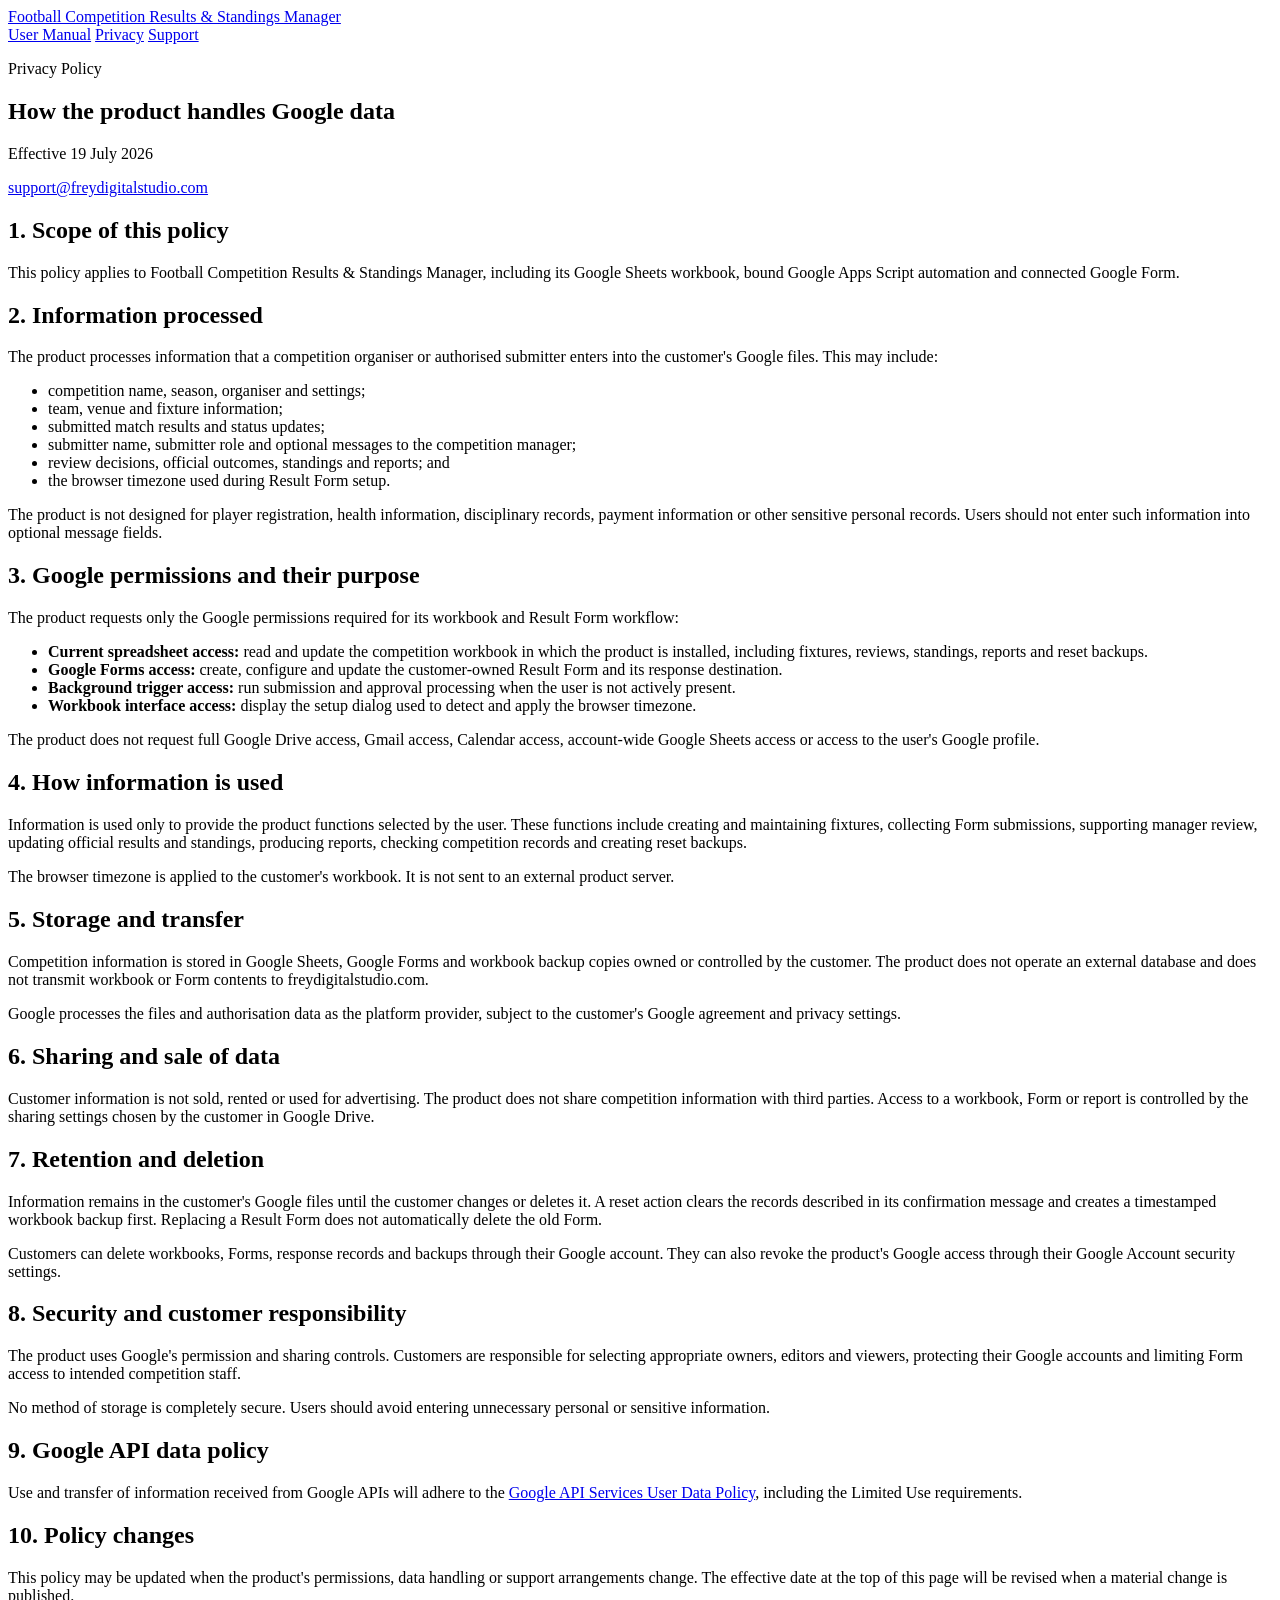
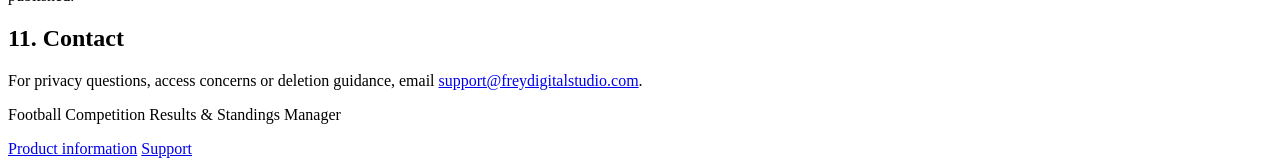
==== site/privacy/index.html @ ff6caf3c "feat(product-001): prepare public trust remediation" ====
<!doctype html>
<html lang="en-GB">
<head>
  <meta charset="utf-8">
  <meta name="viewport" content="width=device-width, initial-scale=1">
  <meta name="description" content="Privacy policy for Football Competition Results & Standings Manager.">
  <title>Privacy Policy | Football Competition Results & Standings Manager</title>
  <link rel="icon" href="/favicon.svg" type="image/svg+xml">
  <link rel="stylesheet" href="/styles.css">
</head>
<body>
  <header class="site-header">
    <a class="product-name" href="/">Football Competition Results &amp; Standings Manager</a>
    <nav aria-label="Main navigation">
      <a href="https://docs.google.com/document/d/1Ames7P4PMyqcGbKgfSXJlSuO-zqL8-kSi2SFXSGevGs/edit">User Manual</a>
      <a aria-current="page" href="/privacy/">Privacy</a>
      <a href="mailto:support@freydigitalstudio.com">Support</a>
    </nav>
  </header>

  <main class="policy-layout">
    <aside aria-label="Policy summary">
      <p class="eyebrow">Privacy Policy</p>
      <h1>How the product handles Google data</h1>
      <p>Effective 19 July 2026</p>
      <a class="text-link" href="mailto:support@freydigitalstudio.com">support@freydigitalstudio.com</a>
    </aside>

    <article class="policy-content">
      <section>
        <h2>1. Scope of this policy</h2>
        <p>This policy applies to Football Competition Results &amp; Standings Manager, including its Google Sheets workbook, bound Google Apps Script automation and connected Google Form.</p>
      </section>

      <section>
        <h2>2. Information processed</h2>
        <p>The product processes information that a competition organiser or authorised submitter enters into the customer's Google files. This may include:</p>
        <ul>
          <li>competition name, season, organiser and settings;</li>
          <li>team, venue and fixture information;</li>
          <li>submitted match results and status updates;</li>
          <li>submitter name, submitter role and optional messages to the competition manager;</li>
          <li>review decisions, official outcomes, standings and reports; and</li>
          <li>the browser timezone used during Result Form setup.</li>
        </ul>
        <p>The product is not designed for player registration, health information, disciplinary records, payment information or other sensitive personal records. Users should not enter such information into optional message fields.</p>
      </section>

      <section>
        <h2>3. Google permissions and their purpose</h2>
        <p>The product requests only the Google permissions required for its workbook and Result Form workflow:</p>
        <ul>
          <li><strong>Current spreadsheet access:</strong> read and update the competition workbook in which the product is installed, including fixtures, reviews, standings, reports and reset backups.</li>
          <li><strong>Google Forms access:</strong> create, configure and update the customer-owned Result Form and its response destination.</li>
          <li><strong>Background trigger access:</strong> run submission and approval processing when the user is not actively present.</li>
          <li><strong>Workbook interface access:</strong> display the setup dialog used to detect and apply the browser timezone.</li>
        </ul>
        <p>The product does not request full Google Drive access, Gmail access, Calendar access, account-wide Google Sheets access or access to the user's Google profile.</p>
      </section>

      <section>
        <h2>4. How information is used</h2>
        <p>Information is used only to provide the product functions selected by the user. These functions include creating and maintaining fixtures, collecting Form submissions, supporting manager review, updating official results and standings, producing reports, checking competition records and creating reset backups.</p>
        <p>The browser timezone is applied to the customer's workbook. It is not sent to an external product server.</p>
      </section>

      <section>
        <h2>5. Storage and transfer</h2>
        <p>Competition information is stored in Google Sheets, Google Forms and workbook backup copies owned or controlled by the customer. The product does not operate an external database and does not transmit workbook or Form contents to freydigitalstudio.com.</p>
        <p>Google processes the files and authorisation data as the platform provider, subject to the customer's Google agreement and privacy settings.</p>
      </section>

      <section>
        <h2>6. Sharing and sale of data</h2>
        <p>Customer information is not sold, rented or used for advertising. The product does not share competition information with third parties. Access to a workbook, Form or report is controlled by the sharing settings chosen by the customer in Google Drive.</p>
      </section>

      <section>
        <h2>7. Retention and deletion</h2>
        <p>Information remains in the customer's Google files until the customer changes or deletes it. A reset action clears the records described in its confirmation message and creates a timestamped workbook backup first. Replacing a Result Form does not automatically delete the old Form.</p>
        <p>Customers can delete workbooks, Forms, response records and backups through their Google account. They can also revoke the product's Google access through their Google Account security settings.</p>
      </section>

      <section>
        <h2>8. Security and customer responsibility</h2>
        <p>The product uses Google's permission and sharing controls. Customers are responsible for selecting appropriate owners, editors and viewers, protecting their Google accounts and limiting Form access to intended competition staff.</p>
        <p>No method of storage is completely secure. Users should avoid entering unnecessary personal or sensitive information.</p>
      </section>

      <section>
        <h2>9. Google API data policy</h2>
        <p>Use and transfer of information received from Google APIs will adhere to the <a href="https://developers.google.com/terms/api-services-user-data-policy">Google API Services User Data Policy</a>, including the Limited Use requirements.</p>
      </section>

      <section>
        <h2>10. Policy changes</h2>
        <p>This policy may be updated when the product's permissions, data handling or support arrangements change. The effective date at the top of this page will be revised when a material change is published.</p>
      </section>

      <section>
        <h2>11. Contact</h2>
        <p>For privacy questions, access concerns or deletion guidance, email <a href="mailto:support@freydigitalstudio.com">support@freydigitalstudio.com</a>.</p>
      </section>
    </article>
  </main>

  <footer>
    <p>Football Competition Results &amp; Standings Manager</p>
    <div>
      <a href="/">Product information</a>
      <a href="mailto:support@freydigitalstudio.com">Support</a>
    </div>
  </footer>
</body>
</html>
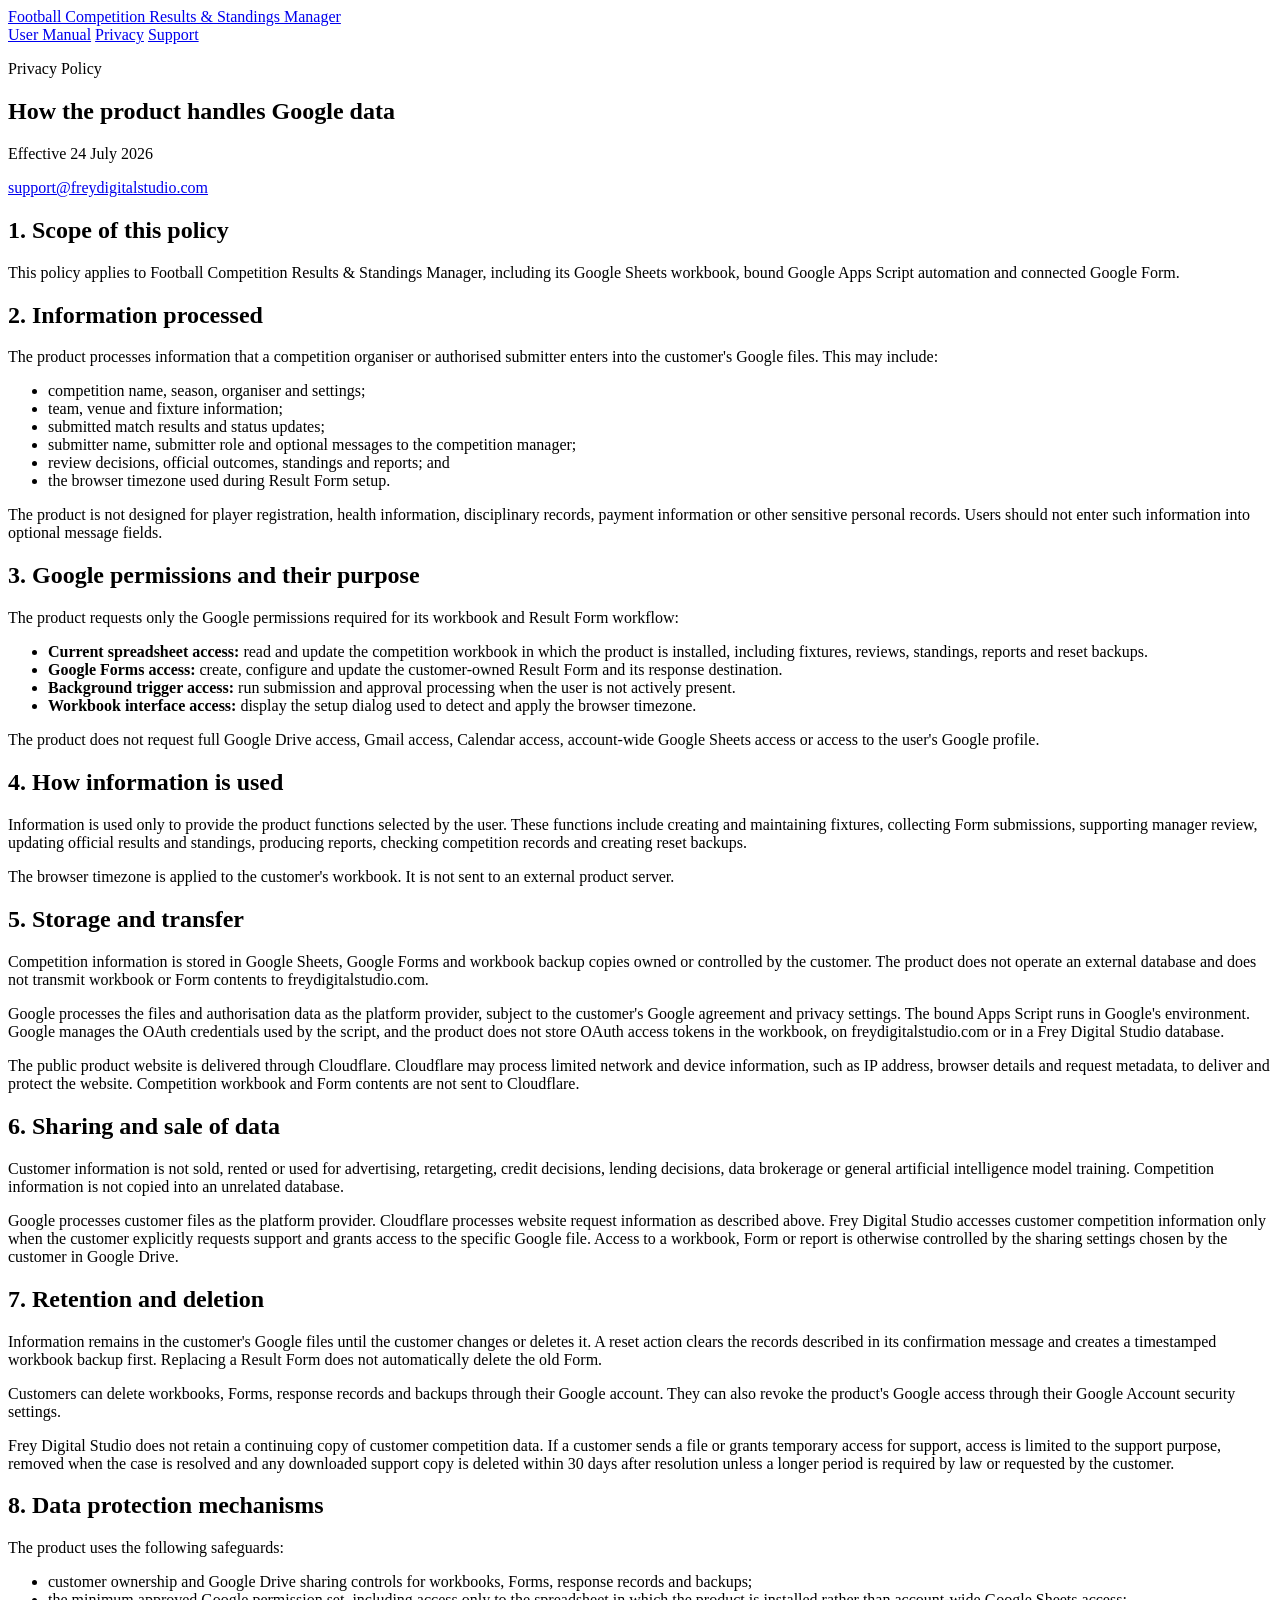
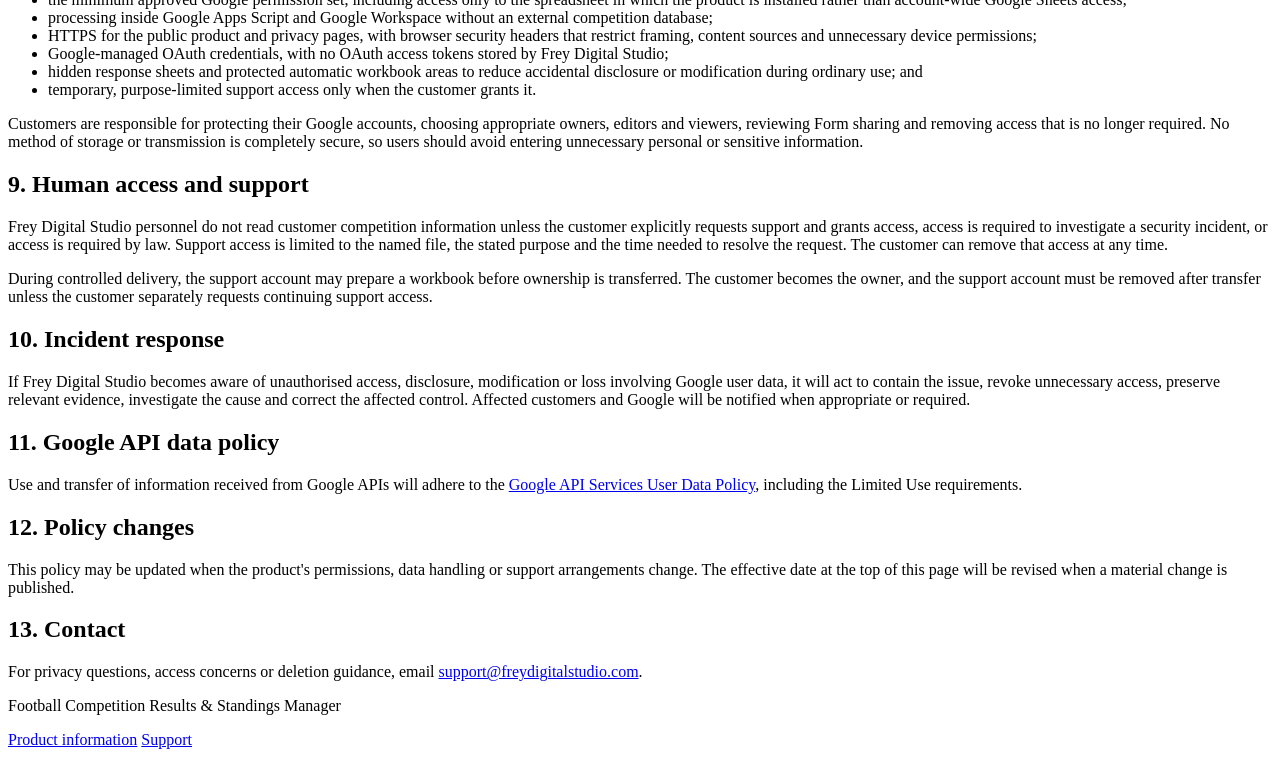
==== commit 05787002: "fix(product-001): strengthen privacy review controls" ====
--- a/site/privacy/index.html
+++ b/site/privacy/index.html
@@ -5,15 +5,16 @@
   <meta name="viewport" content="width=device-width, initial-scale=1">
   <meta name="description" content="Privacy policy for Football Competition Results & Standings Manager.">
   <title>Privacy Policy | Football Competition Results & Standings Manager</title>
+  <link rel="canonical" href="https://freydigitalstudio.com/products/football-competition-manager/privacy/">
   <link rel="icon" href="/favicon.svg" type="image/svg+xml">
   <link rel="stylesheet" href="/styles.css">
 </head>
 <body>
   <header class="site-header">
-    <a class="product-name" href="/">Football Competition Results &amp; Standings Manager</a>
+    <a class="product-name" href="/products/football-competition-manager/">Football Competition Results &amp; Standings Manager</a>
     <nav aria-label="Main navigation">
       <a href="https://docs.google.com/document/d/1Ames7P4PMyqcGbKgfSXJlSuO-zqL8-kSi2SFXSGevGs/edit">User Manual</a>
-      <a aria-current="page" href="/privacy/">Privacy</a>
+      <a aria-current="page" href="/products/football-competition-manager/privacy/">Privacy</a>
       <a href="mailto:support@freydigitalstudio.com">Support</a>
     </nav>
   </header>
@@ -22,7 +23,7 @@
     <aside aria-label="Policy summary">
       <p class="eyebrow">Privacy Policy</p>
       <h1>How the product handles Google data</h1>
-      <p>Effective 19 July 2026</p>
+      <p>Effective 24 July 2026</p>
       <a class="text-link" href="mailto:support@freydigitalstudio.com">support@freydigitalstudio.com</a>
     </aside>
 
@@ -67,38 +68,61 @@
       <section>
         <h2>5. Storage and transfer</h2>
         <p>Competition information is stored in Google Sheets, Google Forms and workbook backup copies owned or controlled by the customer. The product does not operate an external database and does not transmit workbook or Form contents to freydigitalstudio.com.</p>
-        <p>Google processes the files and authorisation data as the platform provider, subject to the customer's Google agreement and privacy settings.</p>
+        <p>Google processes the files and authorisation data as the platform provider, subject to the customer's Google agreement and privacy settings. The bound Apps Script runs in Google's environment. Google manages the OAuth credentials used by the script, and the product does not store OAuth access tokens in the workbook, on freydigitalstudio.com or in a Frey Digital Studio database.</p>
+        <p>The public product website is delivered through Cloudflare. Cloudflare may process limited network and device information, such as IP address, browser details and request metadata, to deliver and protect the website. Competition workbook and Form contents are not sent to Cloudflare.</p>
       </section>
 
       <section>
         <h2>6. Sharing and sale of data</h2>
-        <p>Customer information is not sold, rented or used for advertising. The product does not share competition information with third parties. Access to a workbook, Form or report is controlled by the sharing settings chosen by the customer in Google Drive.</p>
+        <p>Customer information is not sold, rented or used for advertising, retargeting, credit decisions, lending decisions, data brokerage or general artificial intelligence model training. Competition information is not copied into an unrelated database.</p>
+        <p>Google processes customer files as the platform provider. Cloudflare processes website request information as described above. Frey Digital Studio accesses customer competition information only when the customer explicitly requests support and grants access to the specific Google file. Access to a workbook, Form or report is otherwise controlled by the sharing settings chosen by the customer in Google Drive.</p>
       </section>
 
       <section>
         <h2>7. Retention and deletion</h2>
         <p>Information remains in the customer's Google files until the customer changes or deletes it. A reset action clears the records described in its confirmation message and creates a timestamped workbook backup first. Replacing a Result Form does not automatically delete the old Form.</p>
         <p>Customers can delete workbooks, Forms, response records and backups through their Google account. They can also revoke the product's Google access through their Google Account security settings.</p>
+        <p>Frey Digital Studio does not retain a continuing copy of customer competition data. If a customer sends a file or grants temporary access for support, access is limited to the support purpose, removed when the case is resolved and any downloaded support copy is deleted within 30 days after resolution unless a longer period is required by law or requested by the customer.</p>
       </section>
 
       <section>
-        <h2>8. Security and customer responsibility</h2>
-        <p>The product uses Google's permission and sharing controls. Customers are responsible for selecting appropriate owners, editors and viewers, protecting their Google accounts and limiting Form access to intended competition staff.</p>
-        <p>No method of storage is completely secure. Users should avoid entering unnecessary personal or sensitive information.</p>
+        <h2>8. Data protection mechanisms</h2>
+        <p>The product uses the following safeguards:</p>
+        <ul>
+          <li>customer ownership and Google Drive sharing controls for workbooks, Forms, response records and backups;</li>
+          <li>the minimum approved Google permission set, including access only to the spreadsheet in which the product is installed rather than account-wide Google Sheets access;</li>
+          <li>processing inside Google Apps Script and Google Workspace without an external competition database;</li>
+          <li>HTTPS for the public product and privacy pages, with browser security headers that restrict framing, content sources and unnecessary device permissions;</li>
+          <li>Google-managed OAuth credentials, with no OAuth access tokens stored by Frey Digital Studio;</li>
+          <li>hidden response sheets and protected automatic workbook areas to reduce accidental disclosure or modification during ordinary use; and</li>
+          <li>temporary, purpose-limited support access only when the customer grants it.</li>
+        </ul>
+        <p>Customers are responsible for protecting their Google accounts, choosing appropriate owners, editors and viewers, reviewing Form sharing and removing access that is no longer required. No method of storage or transmission is completely secure, so users should avoid entering unnecessary personal or sensitive information.</p>
       </section>
 
       <section>
-        <h2>9. Google API data policy</h2>
+        <h2>9. Human access and support</h2>
+        <p>Frey Digital Studio personnel do not read customer competition information unless the customer explicitly requests support and grants access, access is required to investigate a security incident, or access is required by law. Support access is limited to the named file, the stated purpose and the time needed to resolve the request. The customer can remove that access at any time.</p>
+        <p>During controlled delivery, the support account may prepare a workbook before ownership is transferred. The customer becomes the owner, and the support account must be removed after transfer unless the customer separately requests continuing support access.</p>
+      </section>
+
+      <section>
+        <h2>10. Incident response</h2>
+        <p>If Frey Digital Studio becomes aware of unauthorised access, disclosure, modification or loss involving Google user data, it will act to contain the issue, revoke unnecessary access, preserve relevant evidence, investigate the cause and correct the affected control. Affected customers and Google will be notified when appropriate or required.</p>
+      </section>
+
+      <section>
+        <h2>11. Google API data policy</h2>
         <p>Use and transfer of information received from Google APIs will adhere to the <a href="https://developers.google.com/terms/api-services-user-data-policy">Google API Services User Data Policy</a>, including the Limited Use requirements.</p>
       </section>
 
       <section>
-        <h2>10. Policy changes</h2>
+        <h2>12. Policy changes</h2>
         <p>This policy may be updated when the product's permissions, data handling or support arrangements change. The effective date at the top of this page will be revised when a material change is published.</p>
       </section>
 
       <section>
-        <h2>11. Contact</h2>
+        <h2>13. Contact</h2>
         <p>For privacy questions, access concerns or deletion guidance, email <a href="mailto:support@freydigitalstudio.com">support@freydigitalstudio.com</a>.</p>
       </section>
     </article>
@@ -107,7 +131,7 @@
   <footer>
     <p>Football Competition Results &amp; Standings Manager</p>
     <div>
-      <a href="/">Product information</a>
+      <a href="/products/football-competition-manager/">Product information</a>
       <a href="mailto:support@freydigitalstudio.com">Support</a>
     </div>
   </footer>
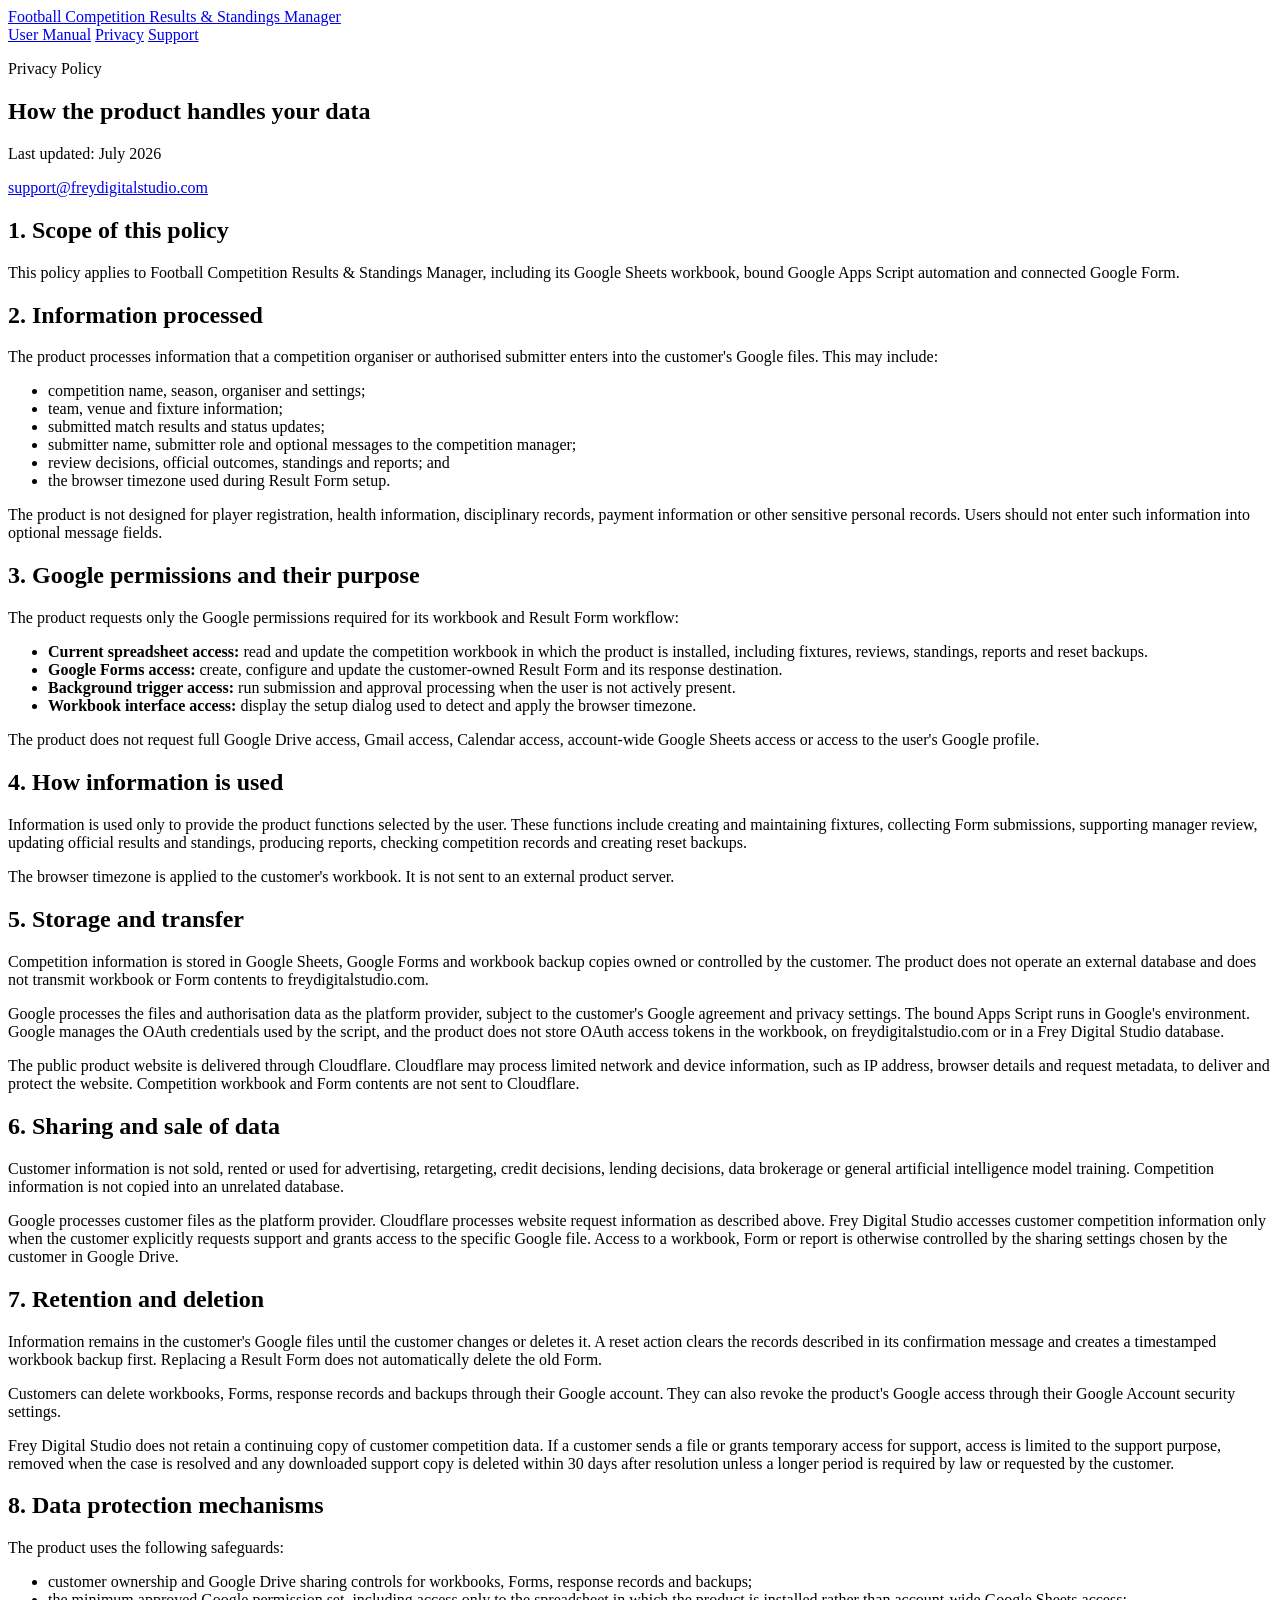
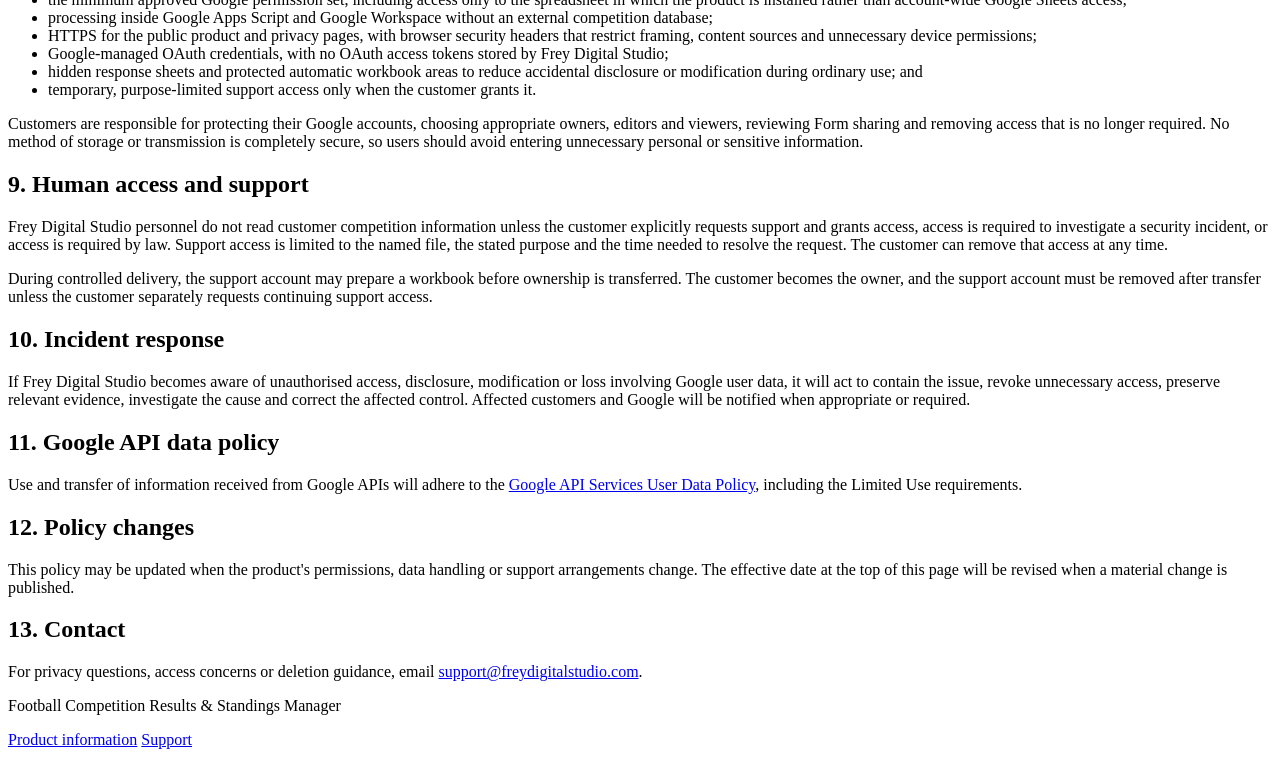
==== commit 852a1216: "refine(product-001): freeze app during review" ====
--- a/site/privacy/index.html
+++ b/site/privacy/index.html
@@ -22,8 +22,8 @@
   <main class="policy-layout">
     <aside aria-label="Policy summary">
       <p class="eyebrow">Privacy Policy</p>
-      <h1>How the product handles Google data</h1>
-      <p>Effective 24 July 2026</p>
+      <h1>How the product handles your data</h1>
+      <p>Last updated: July 2026</p>
       <a class="text-link" href="mailto:support@freydigitalstudio.com">support@freydigitalstudio.com</a>
     </aside>
 
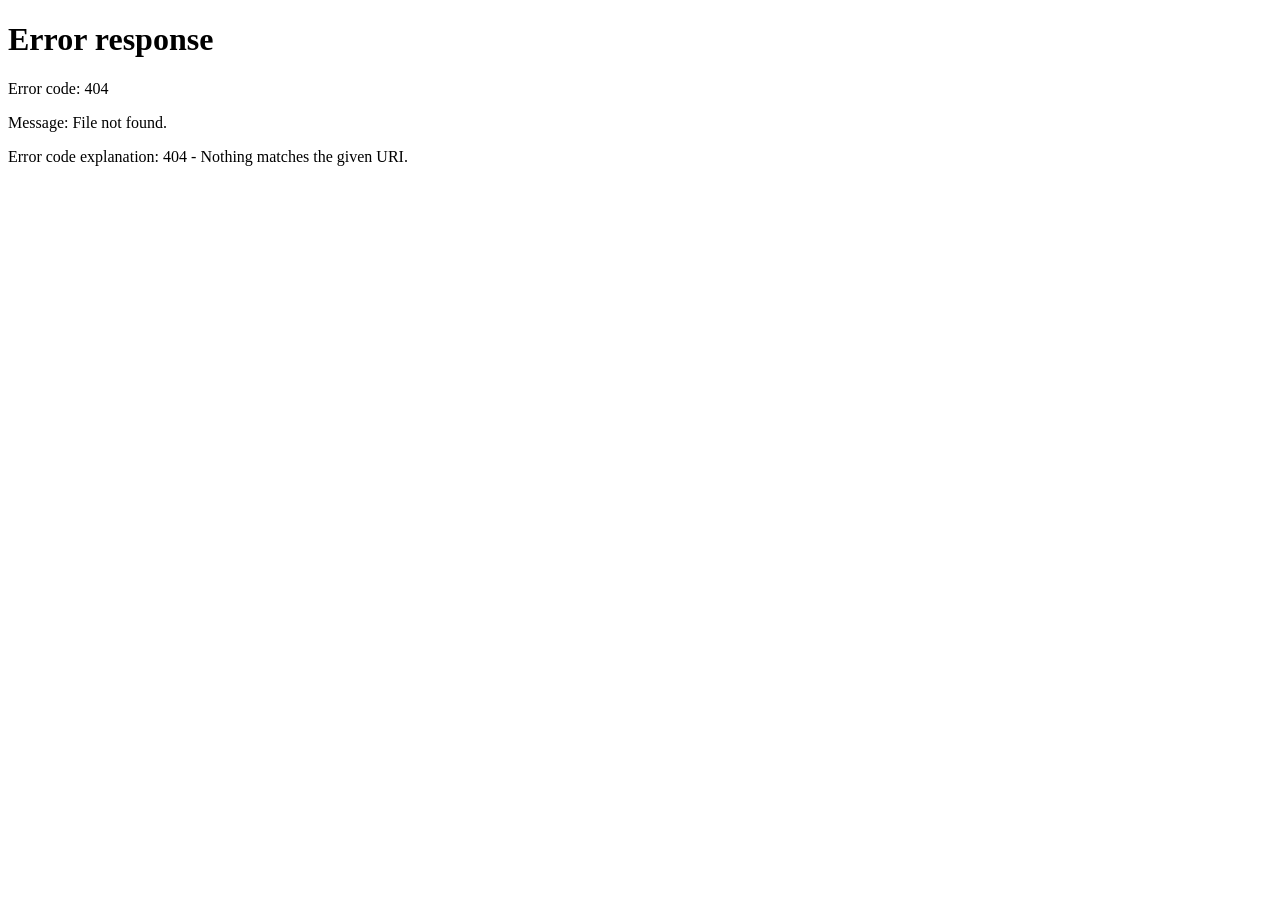
==== commit a6153cb7: "feat(product-001): finalize local product site redesign" ====
--- a/site/privacy/index.html
+++ b/site/privacy/index.html
@@ -3,137 +3,11 @@
 <head>
   <meta charset="utf-8">
   <meta name="viewport" content="width=device-width, initial-scale=1">
-  <meta name="description" content="Privacy policy for Football Competition Results & Standings Manager.">
-  <title>Privacy Policy | Football Competition Results & Standings Manager</title>
+  <meta http-equiv="refresh" content="0; url=/products/football-competition-manager/privacy/">
   <link rel="canonical" href="https://freydigitalstudio.com/products/football-competition-manager/privacy/">
-  <link rel="icon" href="/favicon.svg" type="image/svg+xml">
-  <link rel="stylesheet" href="/styles.css">
+  <title>Privacy Policy | Football Competition Results &amp; Standings Manager</title>
 </head>
 <body>
-  <header class="site-header">
-    <a class="product-name" href="/products/football-competition-manager/">Football Competition Results &amp; Standings Manager</a>
-    <nav aria-label="Main navigation">
-      <a href="https://docs.google.com/document/d/1Ames7P4PMyqcGbKgfSXJlSuO-zqL8-kSi2SFXSGevGs/edit">User Manual</a>
-      <a aria-current="page" href="/products/football-competition-manager/privacy/">Privacy</a>
-      <a href="mailto:support@freydigitalstudio.com">Support</a>
-    </nav>
-  </header>
-
-  <main class="policy-layout">
-    <aside aria-label="Policy summary">
-      <p class="eyebrow">Privacy Policy</p>
-      <h1>How the product handles your data</h1>
-      <p>Last updated: July 2026</p>
-      <a class="text-link" href="mailto:support@freydigitalstudio.com">support@freydigitalstudio.com</a>
-    </aside>
-
-    <article class="policy-content">
-      <section>
-        <h2>1. Scope of this policy</h2>
-        <p>This policy applies to Football Competition Results &amp; Standings Manager, including its Google Sheets workbook, bound Google Apps Script automation and connected Google Form.</p>
-      </section>
-
-      <section>
-        <h2>2. Information processed</h2>
-        <p>The product processes information that a competition organiser or authorised submitter enters into the customer's Google files. This may include:</p>
-        <ul>
-          <li>competition name, season, organiser and settings;</li>
-          <li>team, venue and fixture information;</li>
-          <li>submitted match results and status updates;</li>
-          <li>submitter name, submitter role and optional messages to the competition manager;</li>
-          <li>review decisions, official outcomes, standings and reports; and</li>
-          <li>the browser timezone used during Result Form setup.</li>
-        </ul>
-        <p>The product is not designed for player registration, health information, disciplinary records, payment information or other sensitive personal records. Users should not enter such information into optional message fields.</p>
-      </section>
-
-      <section>
-        <h2>3. Google permissions and their purpose</h2>
-        <p>The product requests only the Google permissions required for its workbook and Result Form workflow:</p>
-        <ul>
-          <li><strong>Current spreadsheet access:</strong> read and update the competition workbook in which the product is installed, including fixtures, reviews, standings, reports and reset backups.</li>
-          <li><strong>Google Forms access:</strong> create, configure and update the customer-owned Result Form and its response destination.</li>
-          <li><strong>Background trigger access:</strong> run submission and approval processing when the user is not actively present.</li>
-          <li><strong>Workbook interface access:</strong> display the setup dialog used to detect and apply the browser timezone.</li>
-        </ul>
-        <p>The product does not request full Google Drive access, Gmail access, Calendar access, account-wide Google Sheets access or access to the user's Google profile.</p>
-      </section>
-
-      <section>
-        <h2>4. How information is used</h2>
-        <p>Information is used only to provide the product functions selected by the user. These functions include creating and maintaining fixtures, collecting Form submissions, supporting manager review, updating official results and standings, producing reports, checking competition records and creating reset backups.</p>
-        <p>The browser timezone is applied to the customer's workbook. It is not sent to an external product server.</p>
-      </section>
-
-      <section>
-        <h2>5. Storage and transfer</h2>
-        <p>Competition information is stored in Google Sheets, Google Forms and workbook backup copies owned or controlled by the customer. The product does not operate an external database and does not transmit workbook or Form contents to freydigitalstudio.com.</p>
-        <p>Google processes the files and authorisation data as the platform provider, subject to the customer's Google agreement and privacy settings. The bound Apps Script runs in Google's environment. Google manages the OAuth credentials used by the script, and the product does not store OAuth access tokens in the workbook, on freydigitalstudio.com or in a Frey Digital Studio database.</p>
-        <p>The public product website is delivered through Cloudflare. Cloudflare may process limited network and device information, such as IP address, browser details and request metadata, to deliver and protect the website. Competition workbook and Form contents are not sent to Cloudflare.</p>
-      </section>
-
-      <section>
-        <h2>6. Sharing and sale of data</h2>
-        <p>Customer information is not sold, rented or used for advertising, retargeting, credit decisions, lending decisions, data brokerage or general artificial intelligence model training. Competition information is not copied into an unrelated database.</p>
-        <p>Google processes customer files as the platform provider. Cloudflare processes website request information as described above. Frey Digital Studio accesses customer competition information only when the customer explicitly requests support and grants access to the specific Google file. Access to a workbook, Form or report is otherwise controlled by the sharing settings chosen by the customer in Google Drive.</p>
-      </section>
-
-      <section>
-        <h2>7. Retention and deletion</h2>
-        <p>Information remains in the customer's Google files until the customer changes or deletes it. A reset action clears the records described in its confirmation message and creates a timestamped workbook backup first. Replacing a Result Form does not automatically delete the old Form.</p>
-        <p>Customers can delete workbooks, Forms, response records and backups through their Google account. They can also revoke the product's Google access through their Google Account security settings.</p>
-        <p>Frey Digital Studio does not retain a continuing copy of customer competition data. If a customer sends a file or grants temporary access for support, access is limited to the support purpose, removed when the case is resolved and any downloaded support copy is deleted within 30 days after resolution unless a longer period is required by law or requested by the customer.</p>
-      </section>
-
-      <section>
-        <h2>8. Data protection mechanisms</h2>
-        <p>The product uses the following safeguards:</p>
-        <ul>
-          <li>customer ownership and Google Drive sharing controls for workbooks, Forms, response records and backups;</li>
-          <li>the minimum approved Google permission set, including access only to the spreadsheet in which the product is installed rather than account-wide Google Sheets access;</li>
-          <li>processing inside Google Apps Script and Google Workspace without an external competition database;</li>
-          <li>HTTPS for the public product and privacy pages, with browser security headers that restrict framing, content sources and unnecessary device permissions;</li>
-          <li>Google-managed OAuth credentials, with no OAuth access tokens stored by Frey Digital Studio;</li>
-          <li>hidden response sheets and protected automatic workbook areas to reduce accidental disclosure or modification during ordinary use; and</li>
-          <li>temporary, purpose-limited support access only when the customer grants it.</li>
-        </ul>
-        <p>Customers are responsible for protecting their Google accounts, choosing appropriate owners, editors and viewers, reviewing Form sharing and removing access that is no longer required. No method of storage or transmission is completely secure, so users should avoid entering unnecessary personal or sensitive information.</p>
-      </section>
-
-      <section>
-        <h2>9. Human access and support</h2>
-        <p>Frey Digital Studio personnel do not read customer competition information unless the customer explicitly requests support and grants access, access is required to investigate a security incident, or access is required by law. Support access is limited to the named file, the stated purpose and the time needed to resolve the request. The customer can remove that access at any time.</p>
-        <p>During controlled delivery, the support account may prepare a workbook before ownership is transferred. The customer becomes the owner, and the support account must be removed after transfer unless the customer separately requests continuing support access.</p>
-      </section>
-
-      <section>
-        <h2>10. Incident response</h2>
-        <p>If Frey Digital Studio becomes aware of unauthorised access, disclosure, modification or loss involving Google user data, it will act to contain the issue, revoke unnecessary access, preserve relevant evidence, investigate the cause and correct the affected control. Affected customers and Google will be notified when appropriate or required.</p>
-      </section>
-
-      <section>
-        <h2>11. Google API data policy</h2>
-        <p>Use and transfer of information received from Google APIs will adhere to the <a href="https://developers.google.com/terms/api-services-user-data-policy">Google API Services User Data Policy</a>, including the Limited Use requirements.</p>
-      </section>
-
-      <section>
-        <h2>12. Policy changes</h2>
-        <p>This policy may be updated when the product's permissions, data handling or support arrangements change. The effective date at the top of this page will be revised when a material change is published.</p>
-      </section>
-
-      <section>
-        <h2>13. Contact</h2>
-        <p>For privacy questions, access concerns or deletion guidance, email <a href="mailto:support@freydigitalstudio.com">support@freydigitalstudio.com</a>.</p>
-      </section>
-    </article>
-  </main>
-
-  <footer>
-    <p>Football Competition Results &amp; Standings Manager</p>
-    <div>
-      <a href="/products/football-competition-manager/">Product information</a>
-      <a href="mailto:support@freydigitalstudio.com">Support</a>
-    </div>
-  </footer>
+  <p><a href="/products/football-competition-manager/privacy/">Continue to the Football Competition Results &amp; Standings Manager privacy policy</a>.</p>
 </body>
 </html>
